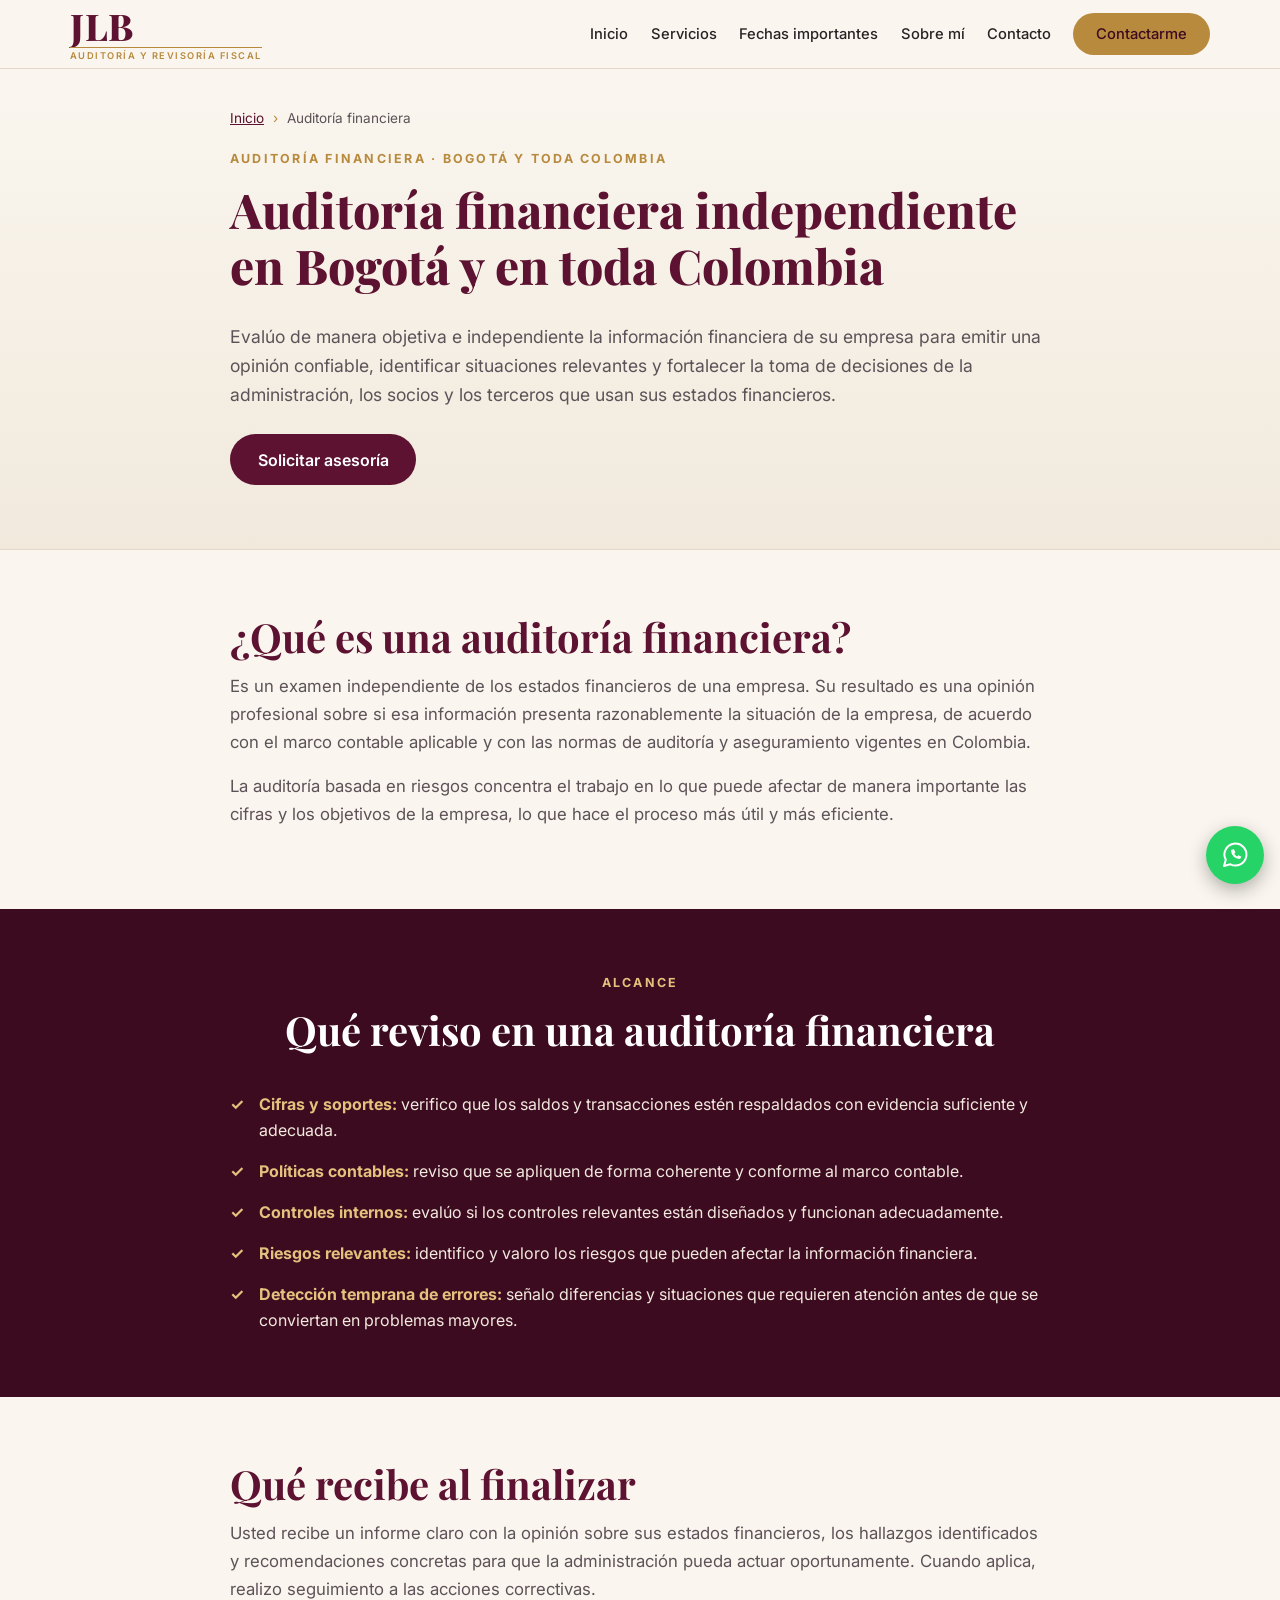
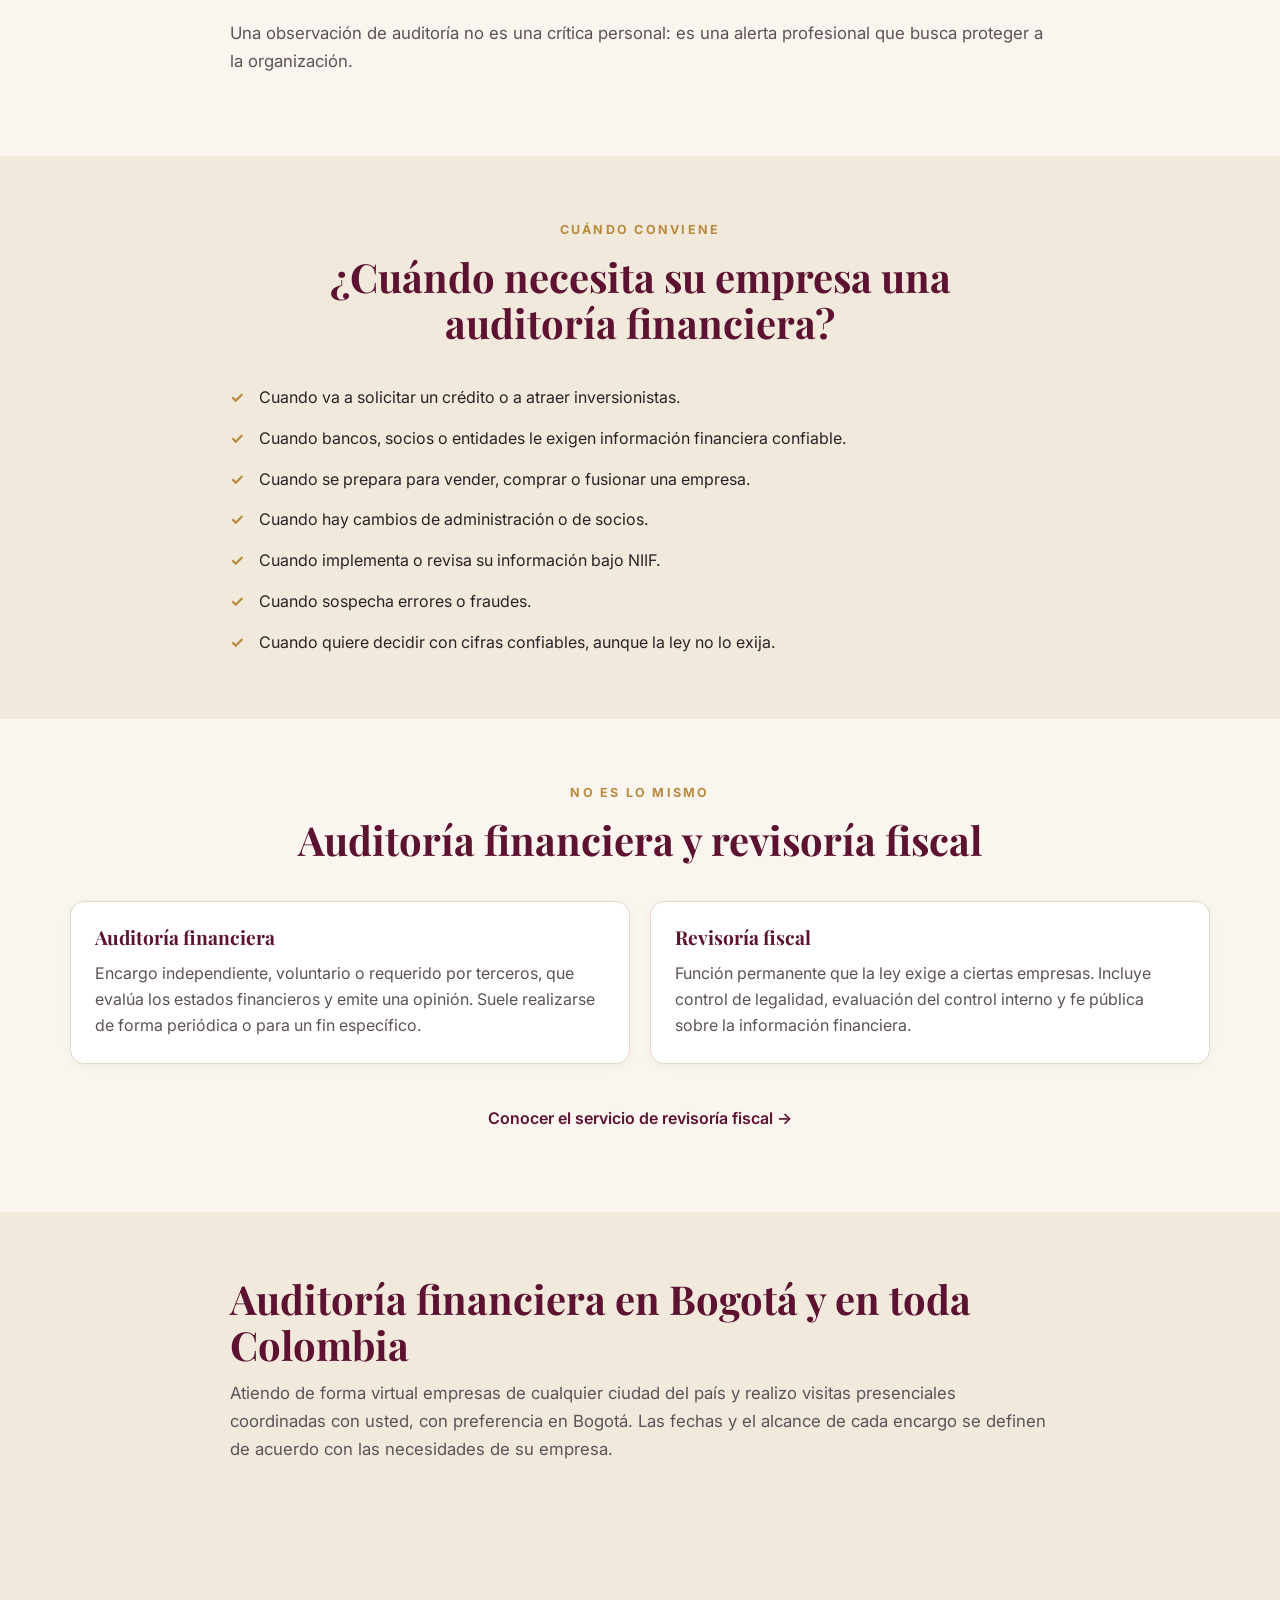
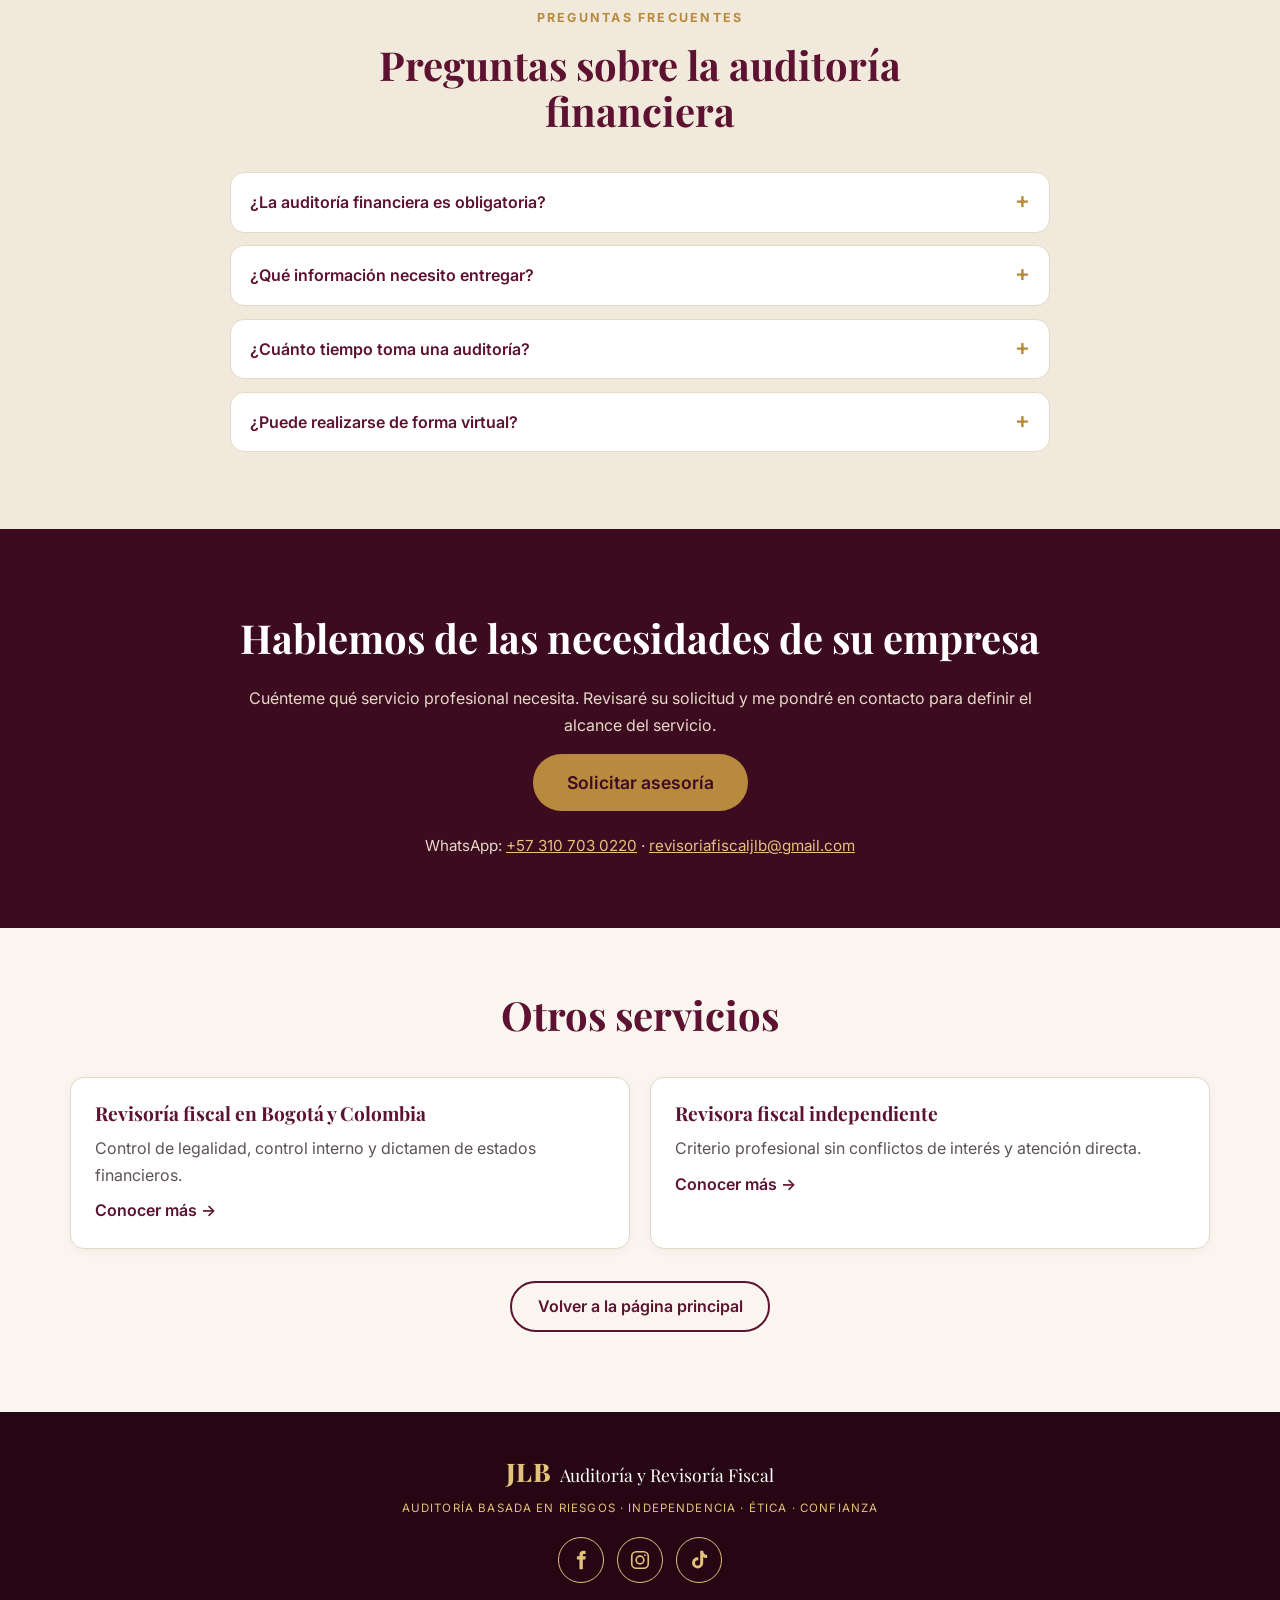
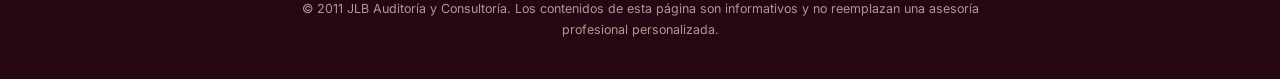
==== auditoria-financiera/index.html @ 39996001 "Páginas por servicio: revisoría fiscal en Bogotá, auditoría financiera y revisora fiscal independien" ====
<!DOCTYPE html>
<!--
  Página de servicio: Auditoría financiera independiente en Bogotá y en toda Colombia
  Es una página independiente (rama "paginas-por-servicio"). Usa los mismos estilos y scripts del sitio principal
  (../css/styles.css, ../js/*.js). Cada página tiene su propio título, descripción, H1 y texto, para que Google
  pueda mostrarla por separado en las búsquedas de este servicio.
-->
<html lang="es-CO">
<head>
  <meta charset="utf-8">
  <meta name="viewport" content="width=device-width, initial-scale=1">

  <!-- SEO de esta página: título (50-65 caracteres) y descripción (150-160) con las búsquedas clave -->
  <title>Auditoría Financiera en Bogotá y Colombia | Auditora independiente | JLB</title>
  <meta name="description" content="Auditoría financiera independiente en Bogotá y toda Colombia, virtual y presencial: opinión sobre sus estados financieros, informe y recomendaciones. Solicite su asesoría.">
  <meta name="robots" content="index, follow, max-image-preview:large">
  <meta name="theme-color" content="#4a0e26">
  <link rel="canonical" href="https://revisoriafiscaljulietalozano.com/auditoria-financiera/">

  <!-- Vista previa al compartir (WhatsApp, Facebook, LinkedIn) -->
  <meta property="og:type" content="website">
  <meta property="og:locale" content="es_CO">
  <meta property="og:site_name" content="JLB Auditoría y Consultoría">
  <meta property="og:title" content="Auditoría Financiera en Bogotá y Colombia | Auditora independiente | JLB">
  <meta property="og:description" content="Auditoría financiera independiente en Bogotá y toda Colombia, virtual y presencial: opinión sobre sus estados financieros, informe y recomendaciones. Solicite su asesoría.">
  <meta property="og:url" content="https://revisoriafiscaljulietalozano.com/auditoria-financiera/">
  <meta property="og:image" content="https://revisoriafiscaljulietalozano.com/img/og-image.jpg">
  <meta name="twitter:card" content="summary_large_image">

  <link rel="icon" type="image/svg+xml" href="../img/favicon.svg">
  <link rel="preconnect" href="https://fonts.googleapis.com">
  <link rel="preconnect" href="https://fonts.gstatic.com" crossorigin>
  <link href="https://fonts.googleapis.com/css2?family=Inter:wght@400;500;600;700&family=Playfair+Display:wght@600;700;800&display=swap" rel="stylesheet">
  <link rel="stylesheet" href="../css/styles.css">

  <!-- Datos estructurados: el servicio, la ruta de navegación y las preguntas frecuentes de esta página -->
  <script type="application/ld+json">
  {
    "@context": "https://schema.org",
    "@type": "Service",
    "name": "Auditoría financiera",
    "description": "Auditoría financiera independiente en Bogotá y toda Colombia, virtual y presencial: opinión sobre sus estados financieros, informe y recomendaciones. Solicite su asesoría.",
    "url": "https://revisoriafiscaljulietalozano.com/auditoria-financiera/",
    "areaServed": [ { "@type": "City", "name": "Bogotá" }, { "@type": "Country", "name": "Colombia" } ],
    "provider": {
      "@type": "ProfessionalService",
      "name": "JLB Auditoría y Consultoría",
      "url": "https://revisoriafiscaljulietalozano.com/",
      "telephone": "+573107030220",
      "email": "revisoriafiscaljlb@gmail.com"
    }
  }
  </script>
  <script type="application/ld+json">
  {
    "@context": "https://schema.org",
    "@type": "BreadcrumbList",
    "itemListElement": [
      { "@type": "ListItem", "position": 1, "name": "Inicio", "item": "https://revisoriafiscaljulietalozano.com/" },
      { "@type": "ListItem", "position": 2, "name": "Auditoría financiera", "item": "https://revisoriafiscaljulietalozano.com/auditoria-financiera/" }
    ]
  }
  </script>
  <script type="application/ld+json">
  {
    "@context": "https://schema.org",
    "@type": "FAQPage",
    "mainEntity": [
      { "@type": "Question", "name": "¿La auditoría financiera es obligatoria?",
        "acceptedAnswer": { "@type": "Answer", "text": "No siempre. La ley exige revisoría fiscal a ciertas empresas; la auditoría financiera suele contratarse de manera voluntaria o porque un banco, un socio o una entidad requiere información financiera con opinión independiente." } },
      { "@type": "Question", "name": "¿Qué información necesito entregar?",
        "acceptedAnswer": { "@type": "Answer", "text": "Principalmente la información contable y financiera de la empresa y sus soportes. En la asesoría inicial defino con usted el alcance y la lista de información que se requiere." } },
      { "@type": "Question", "name": "¿Cuánto tiempo toma una auditoría?",
        "acceptedAnswer": { "@type": "Answer", "text": "Depende del tamaño de la empresa, la complejidad de sus operaciones y el alcance acordado. En la asesoría inicial establezco con usted el plan de trabajo y los tiempos." } },
      { "@type": "Question", "name": "¿Puede realizarse de forma virtual?",
        "acceptedAnswer": { "@type": "Answer", "text": "Sí. La mayor parte del trabajo puede desarrollarse de manera virtual en cualquier parte de Colombia, y se complementa con visitas presenciales coordinadas cuando el encargo lo requiere." } }
    ]
  }
  </script>
</head>

<body>
  <a class="saltar" href="#contenido">Saltar al contenido</a>

  <!-- ENCABEZADO (igual al del sitio principal; los enlaces usan ../ para volver a la portada) -->
  <header class="encabezado">
    <div class="contenedor barra">
      <a class="logo" href="../" aria-label="JLB Auditoría y Revisoría Fiscal - Inicio">
        <span class="logo-jlb">JLB</span>
        <span class="logo-sub">Auditoría y Revisoría Fiscal</span>
      </a>
      <button class="btn-menu" id="btn-menu" aria-expanded="false" aria-controls="menu" aria-label="Abrir menú">
        <span></span><span></span><span></span>
      </button>
      <nav class="menu" id="menu" aria-label="Principal">
        <a href="../">Inicio</a>
        <a href="../#servicios">Servicios</a>
        <a href="../#fechas">Fechas importantes</a>
        <a href="../#nosotros">Sobre mí</a>
        <a href="../#contacto">Contacto</a>
        <a class="btn btn-dorado btn-menu-cta" data-wa data-boton href="#contacto">Contactarme</a>
      </nav>
    </div>
  </header>

  <main id="contenido">

    <!-- ENCABEZADO DE LA PÁGINA: ruta de navegación, título principal (H1) y presentación -->
    <section class="pagina-hero">
      <div class="contenedor angosto">
        <nav class="migas" aria-label="Ruta de navegación"><a href="../">Inicio</a> <span>›</span> Auditoría financiera</nav>
        <p class="sobretitulo">Auditoría financiera · Bogotá y toda Colombia</p>
        <h1>Auditoría financiera independiente en Bogotá y en toda Colombia</h1>
        <p class="pagina-intro">Evalúo de manera objetiva e independiente la información financiera de su empresa para emitir una opinión confiable, identificar situaciones relevantes y fortalecer la toma de decisiones de la administración, los socios y los terceros que usan sus estados financieros.</p>
        <p><a class="btn btn-vino" data-wa data-wa-msg="Hola Julieta, quiero solicitar una asesoría sobre auditoría financiera para mi empresa." href="#contacto">Solicitar asesoría</a></p>
      </div>
    </section>

    <!-- Qué es -->
    <section class="seccion">
      <div class="contenedor angosto texto-largo">
        <h2>¿Qué es una auditoría financiera?</h2>
        <p>Es un examen independiente de los estados financieros de una empresa. Su resultado es una opinión profesional sobre si esa información presenta razonablemente la situación de la empresa, de acuerdo con el marco contable aplicable y con las normas de auditoría y aseguramiento vigentes en Colombia.</p>
        <p>La auditoría basada en riesgos concentra el trabajo en lo que puede afectar de manera importante las cifras y los objetivos de la empresa, lo que hace el proceso más útil y más eficiente.</p>
      </div>
    </section>

    <!-- Qué revisa -->
    <section class="seccion seccion-oscura">
      <div class="contenedor angosto">
        <header class="seccion-cab">
          <p class="sobretitulo">Alcance</p>
          <h2>Qué reviso en una auditoría financiera</h2>
        </header>
        <ul class="lista-check">
          <li><strong>Cifras y soportes:</strong> verifico que los saldos y transacciones estén respaldados con evidencia suficiente y adecuada.</li>
          <li><strong>Políticas contables:</strong> reviso que se apliquen de forma coherente y conforme al marco contable.</li>
          <li><strong>Controles internos:</strong> evalúo si los controles relevantes están diseñados y funcionan adecuadamente.</li>
          <li><strong>Riesgos relevantes:</strong> identifico y valoro los riesgos que pueden afectar la información financiera.</li>
          <li><strong>Detección temprana de errores:</strong> señalo diferencias y situaciones que requieren atención antes de que se conviertan en problemas mayores.</li>
        </ul>
      </div>
    </section>

    <!-- Qué recibe el cliente -->
    <section class="seccion">
      <div class="contenedor angosto texto-largo">
        <h2>Qué recibe al finalizar</h2>
        <p>Usted recibe un informe claro con la opinión sobre sus estados financieros, los hallazgos identificados y recomendaciones concretas para que la administración pueda actuar oportunamente. Cuando aplica, realizo seguimiento a las acciones correctivas.</p>
        <p>Una observación de auditoría no es una crítica personal: es una alerta profesional que busca proteger a la organización.</p>
      </div>
    </section>

    <!-- Cuándo conviene -->
    <section class="seccion seccion-marfil">
      <div class="contenedor angosto">
        <header class="seccion-cab">
          <p class="sobretitulo">Cuándo conviene</p>
          <h2>¿Cuándo necesita su empresa una auditoría financiera?</h2>
        </header>
        <ul class="lista-check lista-clara">
          <li>Cuando va a solicitar un crédito o a atraer inversionistas.</li>
          <li>Cuando bancos, socios o entidades le exigen información financiera confiable.</li>
          <li>Cuando se prepara para vender, comprar o fusionar una empresa.</li>
          <li>Cuando hay cambios de administración o de socios.</li>
          <li>Cuando implementa o revisa su información bajo NIIF.</li>
          <li>Cuando sospecha errores o fraudes.</li>
          <li>Cuando quiere decidir con cifras confiables, aunque la ley no lo exija.</li>
        </ul>
      </div>
    </section>

    <!-- Auditoría vs revisoría fiscal -->
    <section class="seccion">
      <div class="contenedor">
        <header class="seccion-cab">
          <p class="sobretitulo">No es lo mismo</p>
          <h2>Auditoría financiera y revisoría fiscal</h2>
        </header>
        <div class="tarjetas dos">
          <article class="tarjeta">
            <h3>Auditoría financiera</h3>
            <p>Encargo independiente, voluntario o requerido por terceros, que evalúa los estados financieros y emite una opinión. Suele realizarse de forma periódica o para un fin específico.</p>
          </article>
          <article class="tarjeta">
            <h3>Revisoría fiscal</h3>
            <p>Función permanente que la ley exige a ciertas empresas. Incluye control de legalidad, evaluación del control interno y fe pública sobre la información financiera.</p>
          </article>
        </div>
        <p class="centro"><a class="enlace-mas" href="../revisoria-fiscal-bogota/">Conocer el servicio de revisoría fiscal →</a></p>
      </div>
    </section>

    <!-- Dónde atiendo -->
    <section class="seccion seccion-marfil">
      <div class="contenedor angosto texto-largo">
        <h2>Auditoría financiera en Bogotá y en toda Colombia</h2>
        <p>Atiendo de forma virtual empresas de cualquier ciudad del país y realizo visitas presenciales coordinadas con usted, con preferencia en Bogotá. Las fechas y el alcance de cada encargo se definen de acuerdo con las necesidades de su empresa.</p>
      </div>
    </section>

    <!-- PREGUNTAS FRECUENTES de este servicio (deben coincidir con el JSON-LD FAQPage del encabezado) -->
    <section class="seccion seccion-marfil">
      <div class="contenedor angosto">
        <header class="seccion-cab">
          <p class="sobretitulo">Preguntas frecuentes</p>
          <h2>Preguntas sobre la auditoría financiera</h2>
        </header>
        <details>
          <summary>¿La auditoría financiera es obligatoria?</summary>
          <p>No siempre. La ley exige revisoría fiscal a ciertas empresas; la auditoría financiera suele contratarse de manera voluntaria o porque un banco, un socio o una entidad requiere información financiera con opinión independiente.</p>
        </details>
        <details>
          <summary>¿Qué información necesito entregar?</summary>
          <p>Principalmente la información contable y financiera de la empresa y sus soportes. En la asesoría inicial defino con usted el alcance y la lista de información que se requiere.</p>
        </details>
        <details>
          <summary>¿Cuánto tiempo toma una auditoría?</summary>
          <p>Depende del tamaño de la empresa, la complejidad de sus operaciones y el alcance acordado. En la asesoría inicial establezco con usted el plan de trabajo y los tiempos.</p>
        </details>
        <details>
          <summary>¿Puede realizarse de forma virtual?</summary>
          <p>Sí. La mayor parte del trabajo puede desarrollarse de manera virtual en cualquier parte de Colombia, y se complementa con visitas presenciales coordinadas cuando el encargo lo requiere.</p>
        </details>
      </div>
    </section>

    <!-- LLAMADO A LA ACCIÓN: botón de WhatsApp (el número se cambia en ../js/config.js) -->
    <section class="cta-banda">
      <div class="contenedor angosto centro">
        <h2>Hablemos de las necesidades de su empresa</h2>
        <p>Cuénteme qué servicio profesional necesita. Revisaré su solicitud y me pondré en contacto para definir el alcance del servicio.</p>
        <a class="btn btn-dorado btn-grande" data-wa data-wa-msg="Hola Julieta, quiero solicitar una asesoría sobre auditoría financiera para mi empresa." href="#contacto">Solicitar asesoría</a>
        <p class="cta-datos">WhatsApp: <a data-telefono href="#"></a> · <a data-email href="#"></a></p>
      </div>
    </section>

    <!-- OTROS SERVICIOS: enlaces entre páginas (ayudan a Google y a quien navega) -->
    <section class="seccion">
      <div class="contenedor">
        <header class="seccion-cab"><h2>Otros servicios</h2></header>
        <div class="tarjetas servicios-otros">
          <a class="tarjeta enlace-tarjeta" href="../revisoria-fiscal-bogota/">
            <h3>Revisoría fiscal en Bogotá y Colombia</h3>
            <p>Control de legalidad, control interno y dictamen de estados financieros.</p>
            <span class="enlace-mas">Conocer más →</span>
          </a>
          <a class="tarjeta enlace-tarjeta" href="../revisora-fiscal-independiente/">
            <h3>Revisora fiscal independiente</h3>
            <p>Criterio profesional sin conflictos de interés y atención directa.</p>
            <span class="enlace-mas">Conocer más →</span>
          </a>
        </div>
        <p class="centro"><a class="btn btn-borde" href="../">Volver a la página principal</a></p>
      </div>
    </section>
  </main>

  <!-- PIE DE PÁGINA -->
  <footer class="pie">
    <div class="contenedor">
      <p class="pie-logo"><span class="logo-jlb">JLB</span> Auditoría y Revisoría Fiscal</p>
      <p class="pie-lema">Auditoría basada en riesgos · Independencia · Ética · Confianza</p>
      <!-- Redes: los enlaces se editan en ../js/config.js -->
      <ul class="redes redes-pie" aria-label="Redes sociales">
        <li><a data-red="facebook" href="#" aria-label="Facebook de JLB"><svg viewBox="0 0 24 24" aria-hidden="true"><path fill="currentColor" d="M14 8V6.500c0-.7.200-1.100 1.200-1.100H17V2.200C16.600 2.100 15.600 2 14.500 2 12 2 10.300 3.500 10.300 6.200V8H7.500v3.500h2.800V22H14V11.500h2.700L17.200 8H14z"/></svg></a></li>
        <li><a data-red="instagram" href="#" aria-label="Instagram de JLB"><svg viewBox="0 0 24 24" aria-hidden="true" fill="none" stroke="currentColor" stroke-width="1.8"><rect x="3" y="3" width="18" height="18" rx="5"/><circle cx="12" cy="12" r="4.200"/><circle cx="17.300" cy="6.700" r="1" fill="currentColor" stroke="none"/></svg></a></li>
        <li><a data-red="tiktok" href="#" aria-label="TikTok de JLB"><svg viewBox="0 0 24 24" aria-hidden="true"><path fill="currentColor" d="M16.600 2h-3.300v13.200a2.800 2.800 0 1 1-2.800-2.800c.3 0 .6 0 .8.100V9.100A6.100 6.100 0 1 0 16.600 15V8.600a7.500 7.500 0 0 0 4.200 1.300V6.600A4.300 4.300 0 0 1 16.600 2z"/></svg></a></li>
      </ul>
      <p class="pie-legal">© 2011 JLB Auditoría y Consultoría. Los contenidos de esta página son informativos y no reemplazan una asesoría profesional personalizada.</p>
    </div>
  </footer>

  <!-- Botón flotante de WhatsApp -->
  <a class="wa-flotante" data-wa href="#contacto" aria-label="Escribir por WhatsApp">
    <svg viewBox="0 0 32 32" aria-hidden="true" fill="none" stroke="currentColor" stroke-width="2" stroke-linecap="round" stroke-linejoin="round"><path d="M5 27l1.8-6.2A11 11 0 1 1 11.400 25.300L5 27z"/><path d="M12 11c0 5 4 9 9 9l1.500-2.200-3-1.500-1.200 1.100c-1.300-.5-2.500-1.700-3-3l1.100-1.200-1.500-3L12 11z" fill="currentColor" stroke="none"/></svg>
  </a>

  <script src="../js/config.js"></script>
  <script src="../js/main.js"></script>
</body>
</html>
---- css/styles.css ----
/* ==========================================================================
   ESTILOS · JLB Auditoría y Consultoría
   Diseño adaptable (responsive): se escribe primero para celular y luego se
   amplía para pantallas grandes con @media (min-width: ...).
   ========================================================================== */

/* ---------- COLORES Y MEDIDAS (cambie aquí la identidad visual) ---------- */
:root {
  --vino:         #5c1230;   /* color principal (vino/guinda del logo) */
  --vino-oscuro:  #3d0b20;   /* fondos oscuros */
  --vino-medio:   #7a1f3f;
  --dorado:       #b88a3e;   /* detalles y botones secundarios */
  --dorado-claro: #e2c27d;
  --marfil:       #faf6ef;   /* fondo claro */
  --marfil-2:     #f1e9dc;
  --texto:        #2b2226;
  --texto-suave:  #5d5258;
  --borde:        #e4d9c8;

  --fuente-titulos: "Playfair Display", Georgia, "Times New Roman", serif;
  --fuente-texto:   "Inter", system-ui, -apple-system, "Segoe UI", Arial, sans-serif;
  --radio: 14px;
  --sombra: 0 10px 30px rgba(61, 11, 32, .12);
}

/* ---------- BASE ---------- */
*, *::before, *::after { box-sizing: border-box; }
html { scroll-behavior: smooth; scroll-padding-top: 76px; }
body {
  margin: 0;
  font-family: var(--fuente-texto);
  font-size: 1rem;
  line-height: 1.65;
  color: var(--texto);
  background: var(--marfil);
  -webkit-font-smoothing: antialiased;
}
img { max-width: 100%; height: auto; display: block; }
h1, h2, h3 { font-family: var(--fuente-titulos); line-height: 1.15; margin: 0 0 .6em; color: var(--vino); }
h1 { font-size: clamp(2rem, 6.2vw, 3.4rem); font-weight: 800; }
h2 { font-size: clamp(1.6rem, 4.4vw, 2.5rem); font-weight: 700; }
h3 { font-size: 1.2rem; font-weight: 700; }
p { margin: 0 0 1em; }
a { color: var(--vino); }
:focus-visible { outline: 3px solid var(--dorado); outline-offset: 3px; }

.saltar { position: absolute; left: -999px; top: 0; background: var(--vino); color: #fff; padding: .6rem 1rem; z-index: 100; }
.saltar:focus { left: 0; }

.contenedor { width: min(1140px, 100% - 2.4rem); margin-inline: auto; }
.contenedor.angosto { width: min(820px, 100% - 2.4rem); }
.centro { text-align: center; margin-top: 2rem; }

/* ---------- BOTONES ---------- */
.btn {
  display: inline-block; text-align: center; text-decoration: none; cursor: pointer;
  font: 600 1rem var(--fuente-texto); padding: .85rem 1.6rem; border-radius: 999px;
  border: 2px solid transparent; transition: transform .15s, box-shadow .15s, background .15s;
}
.btn:hover { transform: translateY(-2px); box-shadow: var(--sombra); }
.btn-vino   { background: var(--vino); color: #fff; }
.btn-vino:hover { background: var(--vino-medio); }
.btn-dorado { background: var(--dorado); color: var(--vino-oscuro); }
.btn-dorado:hover { background: var(--dorado-claro); }
.btn-borde  { border-color: var(--vino); color: var(--vino); background: transparent; }
.btn-grande { font-size: 1.1rem; padding: 1rem 2rem; }

/* ---------- ENCABEZADO ---------- */
.encabezado { position: sticky; top: 0; z-index: 50; background: rgba(250, 246, 239, .96); backdrop-filter: blur(6px); border-bottom: 1px solid var(--borde); }
.barra { display: flex; align-items: center; justify-content: space-between; min-height: 68px; }

/* Logo hecho con texto */
.logo { text-decoration: none; display: flex; flex-direction: column; line-height: 1; }
.logo-jlb { font-family: var(--fuente-titulos); font-weight: 800; font-size: 2rem; letter-spacing: .02em; color: var(--vino); }
.logo-sub { font-size: .58rem; letter-spacing: .16em; text-transform: uppercase; color: var(--dorado); font-weight: 600; margin-top: 2px; border-top: 1px solid var(--dorado); padding-top: 3px; }

.btn-menu { background: none; border: 0; width: 44px; height: 44px; display: grid; place-content: center; gap: 5px; cursor: pointer; }
.btn-menu span { display: block; width: 24px; height: 2px; background: var(--vino); }
.menu { display: none; position: absolute; left: 0; right: 0; top: 100%; background: var(--marfil); border-bottom: 1px solid var(--borde); padding: 1rem 1.2rem 1.4rem; flex-direction: column; gap: .2rem; }
.menu.abierto { display: flex; }
.menu a { text-decoration: none; color: var(--texto); font-weight: 500; padding: .7rem .2rem; }
.menu .btn-menu-cta { margin-top: .6rem; color: var(--vino-oscuro); }

/* ---------- HERO ---------- */
.hero { background: linear-gradient(180deg, var(--marfil) 0%, var(--marfil-2) 100%); padding: 2.2rem 0 0; overflow: hidden; }
.hero-grid { display: grid; gap: 2rem; align-items: end; }
.sobretitulo { text-transform: uppercase; letter-spacing: .18em; font-size: .78rem; font-weight: 700; color: var(--dorado); margin-bottom: .8rem; }
.hero h1 span { color: var(--dorado); display: block; }
.hero-sub { font-size: 1.1rem; color: var(--texto-suave); max-width: 560px; }
.hero-botones { display: flex; flex-wrap: wrap; gap: .8rem; margin-top: 1.6rem; }
.hero-foto { margin: 0; justify-self: center; width: min(360px, 86%); position: relative; }
.hero-foto::before { content: ""; position: absolute; inset: 8% -6% 0 -6%; border-radius: 999px 999px 0 0; border: 2px solid var(--dorado); opacity: .6; }
/* Sello "+15 años" sobre la foto: círculo dorado con borde marfil y texto vino (se distingue sobre el saco), abajo a la izquierda.
   Es más pequeño en celular (96px) y crece en pantallas grandes (124px). */
.sello { position: absolute; z-index: 2; left: -10px; bottom: 28px; width: 96px; height: 96px; border-radius: 50%; background: var(--dorado); border: 3px solid var(--marfil); color: var(--vino-oscuro); box-shadow: var(--sombra); display: grid; place-content: center; text-align: center; line-height: 1.1; }
.sello strong { font-family: var(--fuente-titulos); font-size: 2rem; font-weight: 800; color: var(--vino-oscuro); }
.sello span { font-size: .58rem; letter-spacing: .08em; text-transform: uppercase; font-weight: 600; max-width: 70px; }
@media (min-width: 960px) { .sello { width: 124px; height: 124px; left: -24px; bottom: 40px; } .sello strong { font-size: 2.6rem; } .sello span { font-size: .66rem; max-width: 88px; } }
.hero-foto img { position: relative; border-radius: 999px 999px 0 0; box-shadow: var(--sombra); }

.valores { list-style: none; padding: 1.1rem 0; margin-top: 2rem; display: flex; flex-wrap: wrap; justify-content: center; gap: .4rem 2rem; border-top: 1px solid var(--borde); font-size: .78rem; letter-spacing: .14em; text-transform: uppercase; font-weight: 600; color: var(--vino); }
.valores li::before { content: "◆"; color: var(--dorado); margin-right: .6rem; font-size: .6rem; }

/* ---------- SECCIONES ---------- */
.seccion { padding: 4rem 0; }
.seccion-marfil { background: var(--marfil-2); }
.seccion-oscura { background: var(--vino-oscuro); color: #f3eadf; }
.seccion-oscura h2, .seccion-oscura h3 { color: #fff; }
.seccion-oscura .sobretitulo { color: var(--dorado-claro); }
.seccion-cab { max-width: 720px; margin: 0 auto 2.4rem; text-align: center; }
.seccion-cab p:last-child { color: var(--texto-suave); font-size: 1.05rem; margin-bottom: 0; }
.seccion-oscura .seccion-cab p:last-child { color: #e6d9c8; }

/* ---------- TARJETAS (enfoque) ---------- */
.tarjetas { display: grid; gap: 1.2rem; }
.tarjeta { background: #fff; border: 1px solid var(--borde); border-radius: var(--radio); padding: 1.5rem; box-shadow: 0 2px 10px rgba(61, 11, 32, .05); }
.icono { width: 52px; height: 52px; border-radius: 50%; background: var(--vino); display: grid; place-content: center; margin-bottom: 1rem; box-shadow: 0 0 0 3px var(--marfil), 0 0 0 4px var(--dorado); }
.icono svg { width: 26px; height: 26px; fill: none; stroke: var(--dorado-claro); stroke-width: 1.8; stroke-linecap: round; stroke-linejoin: round; }
.tarjeta p { margin: 0; color: var(--texto-suave); }
.nota-responsabilidad { max-width: 760px; margin: 2.4rem auto 0; text-align: center; font-size: .95rem; color: var(--texto-suave); border-top: 1px solid var(--borde); padding-top: 1.4rem; }

/* ---------- SERVICIOS ---------- */
.servicio { position: relative; background: rgba(255, 255, 255, .05); border: 1px solid rgba(226, 194, 125, .35); border-radius: var(--radio); padding: 1.6rem; }
.servicio h3 { color: var(--dorado-claro); }
.servicio ul { list-style: none; padding: 0; margin: 1rem 0 0; }
.servicio li { padding: .35rem 0 .35rem 1.4rem; position: relative; font-size: .95rem; }
.servicio li::before { content: "✓"; position: absolute; left: 0; color: var(--dorado-claro); font-weight: 700; }
.servicio.destacado { background: var(--dorado); border-color: var(--dorado); color: var(--vino-oscuro); }
.servicio.destacado h3 { color: var(--vino-oscuro); }
.servicio.destacado li::before { color: var(--vino); }
/* La tarjeta del Sistema de Control de Calidad es más larga: ocupa todo el ancho
   y su lista "Nuestro servicio incluye" se reparte en 2 columnas en pantallas grandes. */
.servicio.destacado { grid-column: 1 / -1; }
@media (min-width: 700px) { .servicio.destacado ul { columns: 2; column-gap: 2.4rem; } .servicio.destacado li { break-inside: avoid; } }
.cinta { position: absolute; top: -12px; right: 16px; background: var(--vino); color: #fff; font-size: .7rem; letter-spacing: .1em; text-transform: uppercase; font-weight: 700; padding: .3rem .8rem; border-radius: 999px; }
.alerta { margin: 1rem 0 0; font-weight: 700; font-size: .95rem; }

/* ---------- PROCESO ---------- */
.pasos { list-style: none; counter-reset: paso; padding: 0; display: grid; gap: 1.2rem; }
.pasos li { align-content: start; counter-increment: paso; background: #fff; border: 1px solid var(--borde); border-radius: var(--radio); padding: 1.3rem 1.4rem 1.3rem 4.2rem; position: relative; display: grid; gap: .2rem; }
.pasos li::before { content: counter(paso); position: absolute; left: 1.1rem; top: 1.1rem; width: 2.2rem; height: 2.2rem; border-radius: 50%; background: var(--vino); color: var(--dorado-claro); font-family: var(--fuente-titulos); font-weight: 700; display: grid; place-content: center; }
.pasos strong { color: var(--vino); }
.pasos span { color: var(--texto-suave); font-size: .95rem; }

/* ---------- FECHAS IMPORTANTES ---------- */
.sancion { background: var(--vino-oscuro); color: #f3eadf; border-radius: var(--radio); padding: 1.6rem; display: grid; gap: 1.2rem; margin-bottom: 2rem; }
.sancion-tit { color: var(--dorado-claro); text-transform: uppercase; letter-spacing: .12em; font-size: .8rem; font-weight: 700; margin-bottom: .3rem; }
.sancion-valor { font-family: var(--fuente-titulos); font-size: clamp(1.8rem, 6vw, 2.8rem); margin: 0 0 .3rem; color: #fff; font-weight: 700; }
.sancion-valor strong { color: var(--dorado-claro); }
.sancion-peq { font-size: .85rem; color: #d9cbb8; margin: 0; }
.sancion-art { list-style: none; margin: 0; padding: 0; font-size: .9rem; display: grid; gap: .5rem; }
.sancion-art strong { color: var(--dorado-claro); display: block; }

.controles { display: grid; gap: .8rem; margin-bottom: 1.6rem; }
.grupo { display: flex; flex-wrap: wrap; gap: .5rem; }
.chip { font: 600 .85rem var(--fuente-texto); padding: .5rem 1rem; border-radius: 999px; border: 1.5px solid var(--vino); background: transparent; color: var(--vino); cursor: pointer; }
.chip[aria-pressed="true"] { background: var(--vino); color: #fff; }

.meses { display: grid; gap: 1rem; }
.mes { background: #fff; border: 1px solid var(--borde); border-radius: var(--radio); padding: 1.2rem 1.3rem; }
.mes h3 { display: flex; align-items: center; gap: .6rem; margin-bottom: .8rem; padding-bottom: .5rem; border-bottom: 2px solid var(--dorado); }
.mes-actual { border-color: var(--dorado); box-shadow: 0 0 0 3px rgba(184, 138, 62, .25); }
.etiqueta-mes { font: 700 .65rem var(--fuente-texto); text-transform: uppercase; letter-spacing: .1em; background: var(--dorado); color: var(--vino-oscuro); padding: .2rem .6rem; border-radius: 999px; }
.obligaciones { list-style: none; margin: 0; padding: 0; display: grid; gap: .9rem; }
.ob { display: grid; gap: .15rem; padding-left: .9rem; border-left: 4px solid var(--borde); font-size: .93rem; }
.ob-dian { border-left-color: var(--vino); }
.ob-mercantil { border-left-color: var(--dorado); }
.ob-super { border-left-color: #3b6b73; }
.ob strong { color: var(--texto); font-weight: 600; }
.ob-fecha { color: var(--vino); font-weight: 600; }
.ob-fecha.por-confirmar { color: var(--texto-suave); font-weight: 400; font-style: italic; }
.ob-nit { font-style: normal; font-size: .72rem; color: var(--texto-suave); text-transform: uppercase; letter-spacing: .08em; }

.mensuales { margin-top: 2rem; background: #fff; border: 1px solid var(--borde); border-radius: var(--radio); padding: 1.3rem; }
.mensuales ul { list-style: none; padding: 0; margin: 0; display: grid; gap: .8rem; }
.mensuales li { display: grid; gap: .1rem; font-size: .93rem; }
.mensuales li span { color: var(--texto-suave); }
.aviso { margin-top: 1.4rem; font-size: .85rem; color: var(--texto-suave); text-align: center; max-width: 760px; margin-inline: auto; }

/* ---------- SOBRE MÍ ---------- */
.dos-col { display: grid; gap: 2.4rem; align-items: start; }
.compromiso { font-family: var(--fuente-titulos); font-style: italic; font-size: 1.25rem; color: var(--vino); border-left: 3px solid var(--dorado); padding-left: 1rem; }
/* Credenciales de Julieta: recuadros pequeños con borde dorado (2 por fila en celular, 3 en pantallas grandes) */
.credenciales { list-style: none; padding: 0; margin: 1.4rem 0 1.6rem; display: grid; grid-template-columns: repeat(2, 1fr); gap: .7rem; }
.credenciales li { background: #fff; border: 1px solid var(--dorado); border-radius: 12px; padding: .8rem .9rem; font-size: .85rem; line-height: 1.35; color: var(--texto-suave); }
/* Recuadro "+15 años": número grande en dorado */
.credenciales .cred-numero { display: block; font-family: var(--fuente-titulos); font-weight: 800; font-size: 2rem; line-height: 1; color: var(--dorado); }
.credenciales strong { display: block; color: var(--vino); font-size: .92rem; }
@media (min-width: 960px) { .credenciales { grid-template-columns: repeat(3, 1fr); } }
.atributos { padding-left: 1.1rem; }
.atributos li { margin-bottom: .4rem; }
.cita { background: var(--vino); color: var(--dorado-claro); border-radius: var(--radio); padding: 2.2rem 1.8rem; font-family: var(--fuente-titulos); font-style: italic; font-size: 1.5rem; text-align: center; border: 2px solid var(--dorado); }
.cita p { margin: 0; }

/* ---------- PREGUNTAS ---------- */
details { background: #fff; border: 1px solid var(--borde); border-radius: var(--radio); margin-bottom: .8rem; padding: 0 1.2rem; }
summary { cursor: pointer; font-weight: 600; padding: 1rem 0; color: var(--vino); list-style: none; display: flex; justify-content: space-between; gap: 1rem; }
summary::-webkit-details-marker { display: none; }
summary::after { content: "+"; font-size: 1.4rem; line-height: 1; color: var(--dorado); }
details[open] summary::after { content: "–"; }
details p { color: var(--texto-suave); }

/* ---------- CONTACTO ---------- */
.datos { list-style: none; padding: 0; margin: 2rem 0 0; display: grid; gap: .6rem; }
.datos span { display: inline-block; min-width: 90px; color: var(--dorado-claro); font-size: .8rem; text-transform: uppercase; letter-spacing: .1em; }
.datos a { color: #fff; }
.formulario { background: #fff; color: var(--texto); border-radius: var(--radio); padding: 1.6rem; display: grid; gap: 1rem; }
.formulario h3 { color: var(--vino); margin-bottom: 0; }
.formulario label { display: grid; gap: .3rem; font-weight: 600; font-size: .9rem; color: var(--vino); }
.formulario input, .formulario select, .formulario textarea { font: 400 1rem var(--fuente-texto); padding: .75rem .9rem; border: 1.5px solid var(--borde); border-radius: 10px; background: var(--marfil); color: var(--texto); width: 100%; }
.formulario input:focus, .formulario select:focus, .formulario textarea:focus { outline: 2px solid var(--dorado); border-color: var(--dorado); }

/* ---------- REDES SOCIALES ----------
   Círculos con el icono de Facebook, Instagram y TikTok (Contacto y pie).
   Sobre fondo oscuro: borde y icono dorado; al pasar el mouse se rellenan. */
.redes { list-style: none; display: flex; gap: .8rem; padding: 0; margin: 1.6rem 0 0; }
.redes[hidden], .redes li[hidden] { display: none; }
.redes a { width: 46px; height: 46px; border-radius: 50%; border: 1.5px solid var(--dorado-claro); color: var(--dorado-claro); display: grid; place-content: center; transition: background .15s, color .15s, transform .15s; }
.redes a:hover { background: var(--dorado-claro); color: var(--vino-oscuro); transform: translateY(-2px); }
.redes svg { width: 22px; height: 22px; }
.redes-pie { justify-content: center; margin: 1.2rem 0 0; }

/* ---------- PIE ---------- */
.pie { background: #260613; color: #cdbfae; padding: 2.4rem 0 5rem; text-align: center; font-size: .9rem; }
.pie-logo { font-family: var(--fuente-titulos); color: #fff; font-size: 1.1rem; margin-bottom: .4rem; }
.pie-logo .logo-jlb { color: var(--dorado-claro); font-size: 1.6rem; margin-right: .4rem; }
.pie-lema { letter-spacing: .1em; text-transform: uppercase; font-size: .72rem; color: var(--dorado-claro); }
.pie-legal { max-width: 700px; margin: 1rem auto 0; font-size: .78rem; opacity: .8; }

/* ---------- WHATSAPP FLOTANTE ---------- */
.wa-flotante { position: fixed; right: 16px; bottom: 16px; z-index: 60; width: 58px; height: 58px; border-radius: 50%; background: #25d366; color: #fff; display: grid; place-content: center; box-shadow: 0 6px 18px rgba(0, 0, 0, .3); }
.wa-flotante svg { width: 32px; height: 32px; }
.wa-flotante:hover { transform: scale(1.06); }

/* ==========================================================================
   PANTALLAS MEDIANAS Y GRANDES
   ========================================================================== */
@media (min-width: 700px) {
  .tarjetas.dos { grid-template-columns: repeat(2, 1fr); }
  .tarjetas.cuatro { grid-template-columns: repeat(2, 1fr); }
  .tarjetas.servicios { grid-template-columns: repeat(2, 1fr); }
  .pasos { grid-template-columns: repeat(2, 1fr); }
  .meses { grid-template-columns: repeat(2, 1fr); }
  .mensuales ul { grid-template-columns: repeat(2, 1fr); }
  .controles { grid-template-columns: auto 1fr; align-items: center; gap: 1.6rem; }
  .sancion { grid-template-columns: 1.3fr 1fr; align-items: center; }
}

@media (min-width: 960px) {
  .btn-menu { display: none; }
  .menu { display: flex; position: static; flex-direction: row; align-items: center; gap: 1.4rem; background: none; border: 0; padding: 0; }
  .menu a { padding: .4rem 0; font-size: .92rem; }
  .menu .btn-menu-cta { margin: 0; padding: .65rem 1.3rem; }
  .logo-jlb { font-size: 2.3rem; }

  .hero { padding-top: 3.5rem; }
  .hero-grid { grid-template-columns: 1.15fr .85fr; }
  .tarjetas.cuatro { grid-template-columns: repeat(4, 1fr); }
  .tarjetas.servicios { grid-template-columns: repeat(3, 1fr); } /* 3 tarjetas + la de Control de Calidad a todo el ancho */
  .pasos { grid-template-columns: repeat(4, 1fr); }
  .meses { grid-template-columns: repeat(3, 1fr); }
  .mensuales ul { grid-template-columns: repeat(4, 1fr); }
  .dos-col { grid-template-columns: 1fr 1fr; gap: 4rem; }
  .pie { padding-bottom: 2.4rem; }
}

/* Respeta a quienes prefieren menos animaciones */
@media (prefers-reduced-motion: reduce) {
  html { scroll-behavior: auto; }
  * { transition: none !important; }
}


/* ==========================================================================
   PÁGINAS POR SERVICIO  (revisoria-fiscal-bogota, auditoria-financiera,
   revisora-fiscal-independiente). Estilos usados solo por esas páginas.
   ========================================================================== */

/* Encabezado de la página: ruta de navegación, H1 e introducción */
.pagina-hero { background: linear-gradient(180deg, var(--marfil) 0%, var(--marfil-2) 100%); padding: 2.4rem 0 3rem; border-bottom: 1px solid var(--borde); }
.pagina-hero h1 { font-size: clamp(1.9rem, 5.4vw, 3rem); }
.pagina-intro { font-size: 1.1rem; color: var(--texto-suave); margin-bottom: 1.6rem; }
.migas { font-size: .85rem; color: var(--texto-suave); margin-bottom: 1.2rem; }
.migas a { color: var(--vino); }
.migas span { margin: 0 .3rem; color: var(--dorado); }

/* Texto corrido largo (párrafos con buen ancho de lectura) */
.texto-largo p { color: var(--texto-suave); font-size: 1.05rem; }
.texto-largo h2 { margin-bottom: .8rem; }

/* Lista con marcas de verificación (sobre fondo oscuro por defecto; .lista-clara para fondo claro) */
.lista-check { list-style: none; padding: 0; margin: 0; display: grid; gap: .9rem; }
.lista-check li { position: relative; padding-left: 1.8rem; }
.lista-check li::before { content: "✓"; position: absolute; left: 0; color: var(--dorado-claro); font-weight: 700; }
.lista-check strong { color: var(--dorado-claro); }
.lista-clara li::before { color: var(--dorado); }
.lista-clara strong { color: var(--vino); }

/* Banda de llamado a la acción (botón de WhatsApp) */
.cta-banda { background: var(--vino-oscuro); color: #f3eadf; padding: 3.4rem 0; }
.cta-banda h2 { color: #fff; }
.cta-banda p { color: #e6d9c8; }
.cta-datos { margin-top: 1.4rem; font-size: .95rem; }
.cta-datos a { color: var(--dorado-claro); }

/* Tarjetas que son enlaces (otros servicios) y enlace "Conocer más" */
.enlace-tarjeta { text-decoration: none; color: inherit; display: block; transition: transform .15s, box-shadow .15s; }
.enlace-tarjeta:hover { transform: translateY(-3px); box-shadow: var(--sombra); }
.enlace-tarjeta h3 { color: var(--vino); }
.enlace-mas { color: var(--vino); font-weight: 600; text-decoration: none; display: inline-block; margin-top: .6rem; }
.enlace-mas:hover { text-decoration: underline; }
.servicio .enlace-mas { color: var(--dorado-claro); }
.servicio.destacado .enlace-mas { color: var(--vino-oscuro); }
.servicios-otros { display: grid; gap: 1.2rem; }
@media (min-width: 700px) { .servicios-otros { grid-template-columns: repeat(2, 1fr); } }

/* Enlaces del pie de página (servicios) */
.pie-enlaces { list-style: none; padding: 0; margin: 1.2rem 0 0; display: flex; flex-wrap: wrap; justify-content: center; gap: .4rem 1.4rem; font-size: .88rem; }
.pie-enlaces a { color: var(--dorado-claro); }
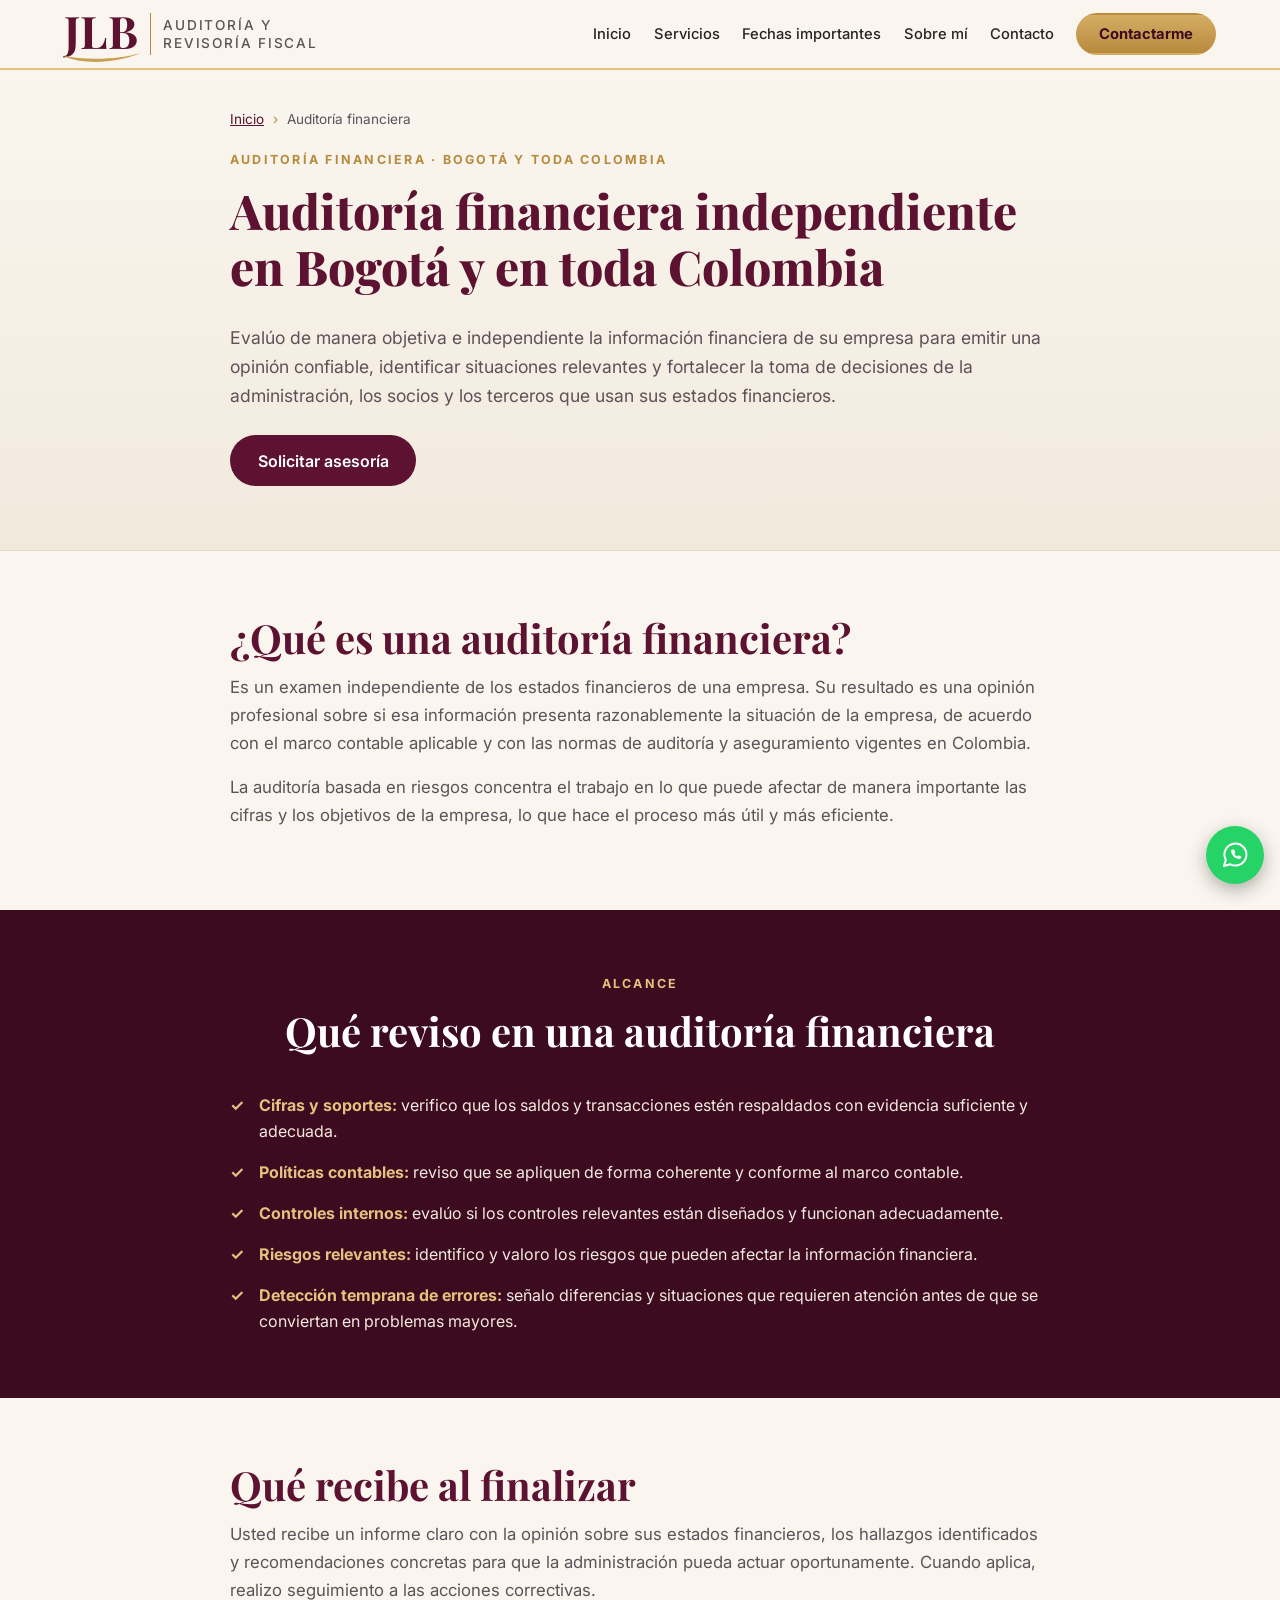
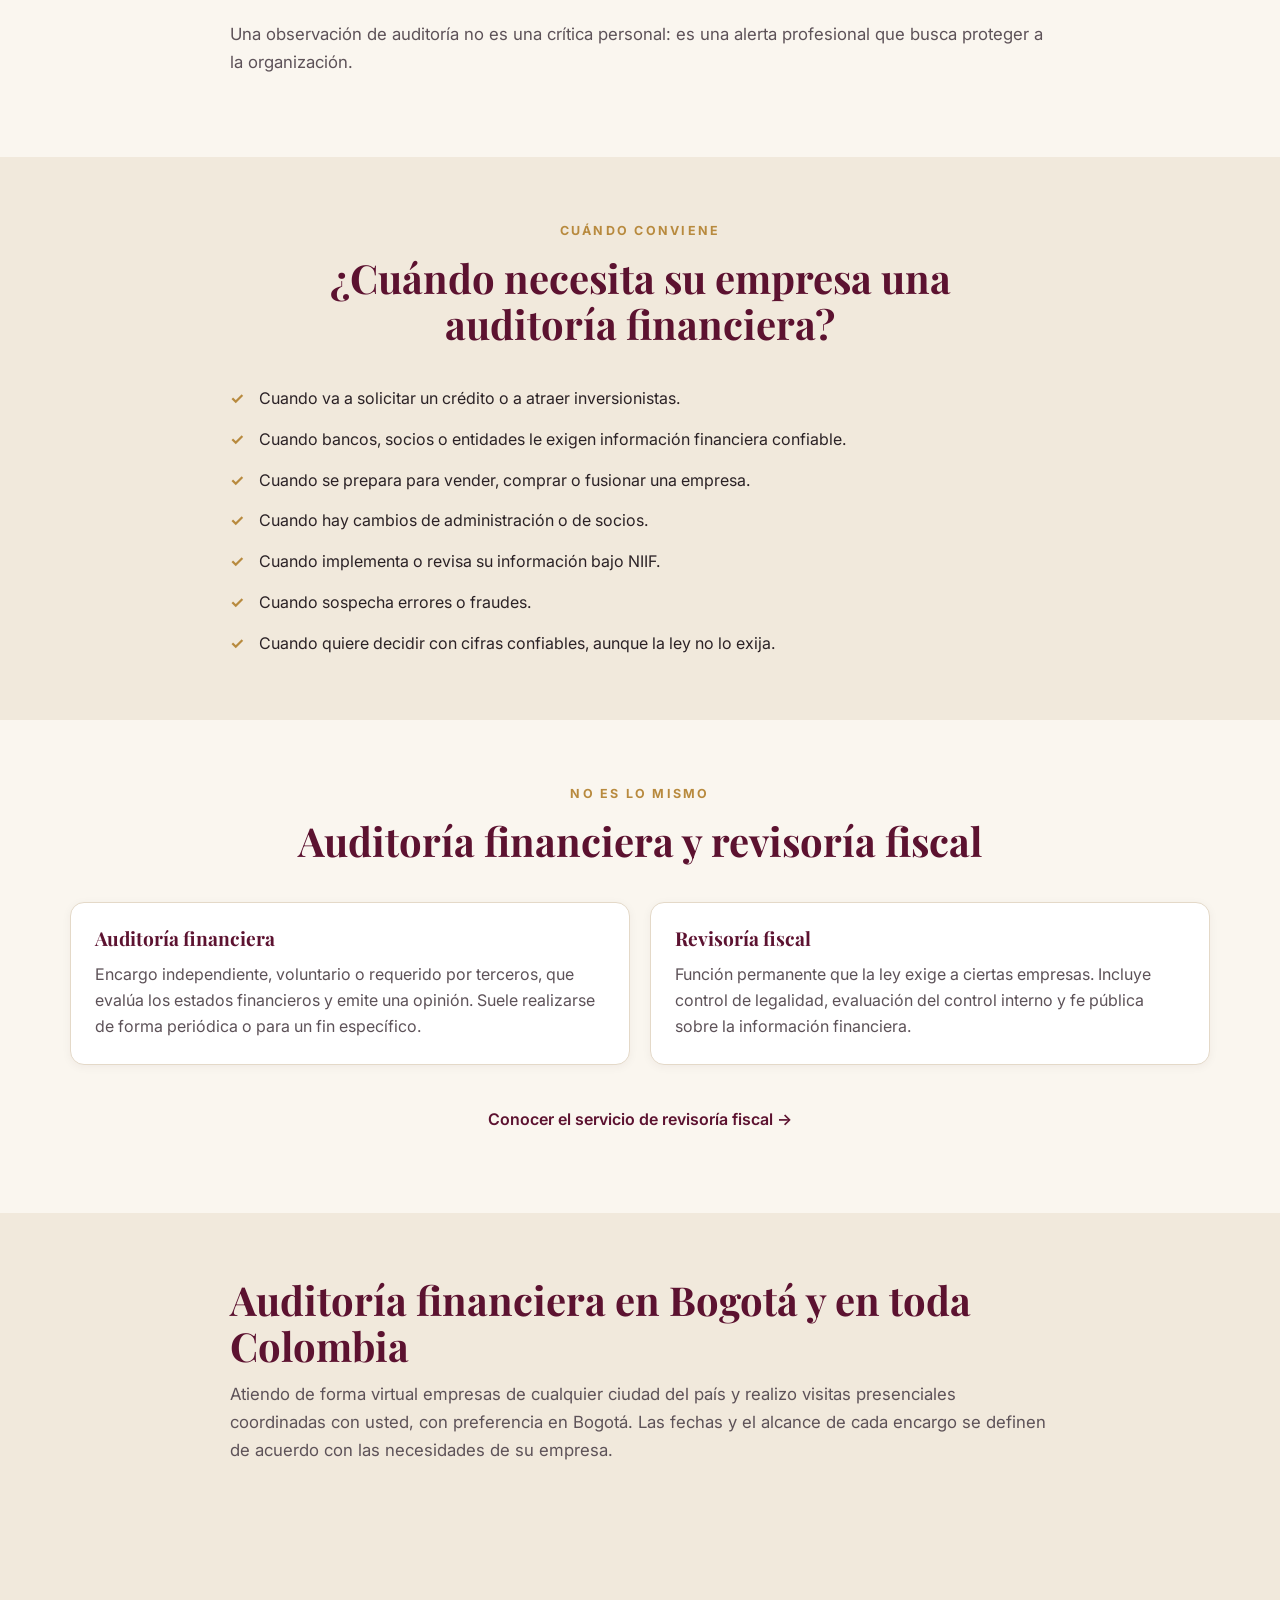
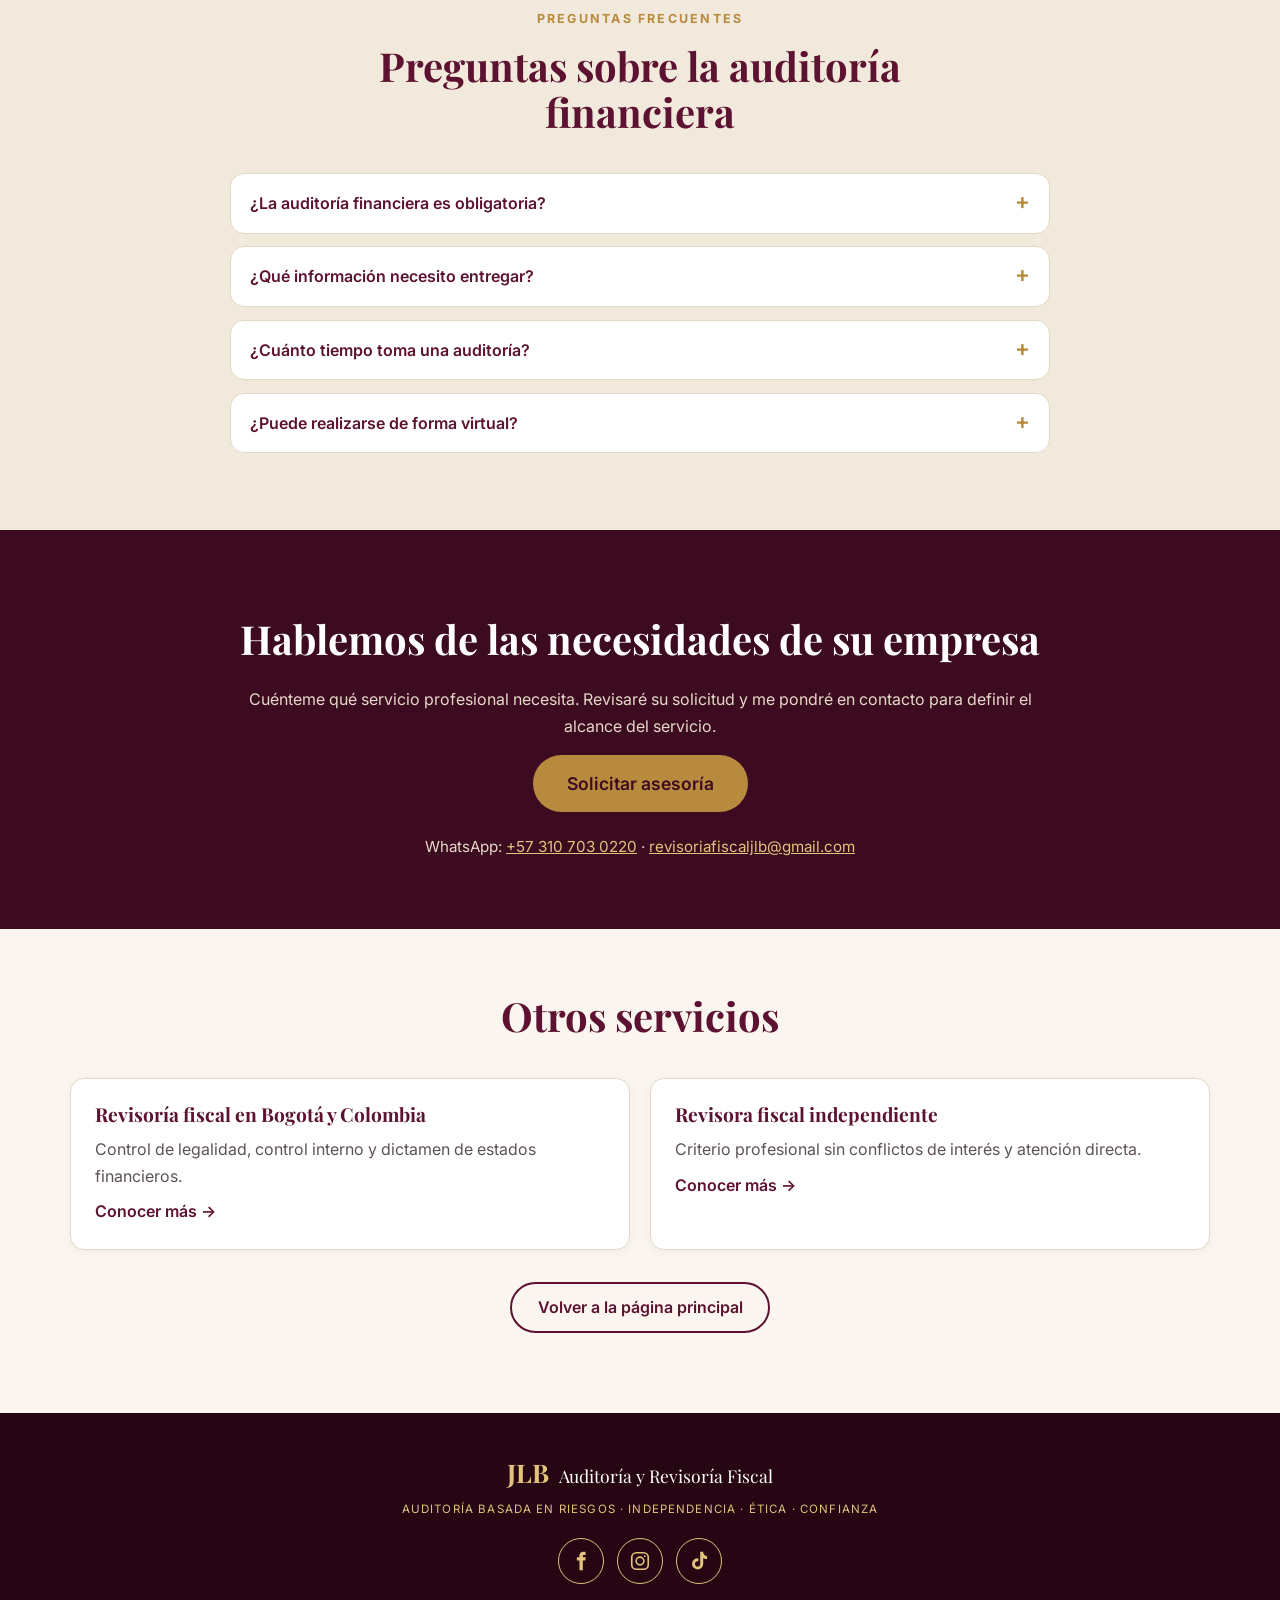
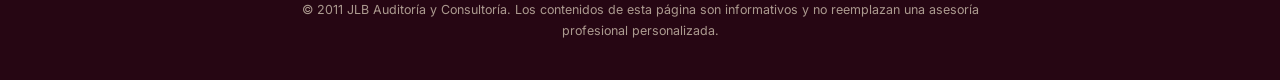
==== commit 425c14c2: "Botones al formulario y nuevo mensaje del WhatsApp flotante Contactarme y Solicitar asesoria llevan " ====
--- a/auditoria-financiera/index.html
+++ b/auditoria-financiera/index.html
@@ -98,7 +98,7 @@
         <a href="../#fechas">Fechas importantes</a>
         <a href="../#nosotros">Sobre mí</a>
         <a href="../#contacto">Contacto</a>
-        <a class="btn btn-dorado btn-menu-cta" data-wa data-boton href="#contacto">Contactarme</a>
+        <a class="btn btn-dorado btn-menu-cta" data-boton href="../#form-asesoria">Contactarme</a>
       </nav>
     </div>
   </header>
@@ -112,7 +112,7 @@
         <p class="sobretitulo">Auditoría financiera · Bogotá y toda Colombia</p>
         <h1>Auditoría financiera independiente en Bogotá y en toda Colombia</h1>
         <p class="pagina-intro">Evalúo de manera objetiva e independiente la información financiera de su empresa para emitir una opinión confiable, identificar situaciones relevantes y fortalecer la toma de decisiones de la administración, los socios y los terceros que usan sus estados financieros.</p>
-        <p><a class="btn btn-vino" data-wa data-wa-msg="Hola Julieta, quiero solicitar una asesoría sobre auditoría financiera para mi empresa." href="#contacto">Solicitar asesoría</a></p>
+        <p><a class="btn btn-vino" href="../#form-asesoria">Solicitar asesoría</a></p>
       </div>
     </section>
 
@@ -225,12 +225,12 @@
       </div>
     </section>
 
-    <!-- LLAMADO A LA ACCIÓN: botón de WhatsApp (el número se cambia en ../js/config.js) -->
+    <!-- LLAMADO A LA ACCIÓN: el botón lleva al formulario de la página principal -->
     <section class="cta-banda">
       <div class="contenedor angosto centro">
         <h2>Hablemos de las necesidades de su empresa</h2>
         <p>Cuénteme qué servicio profesional necesita. Revisaré su solicitud y me pondré en contacto para definir el alcance del servicio.</p>
-        <a class="btn btn-dorado btn-grande" data-wa data-wa-msg="Hola Julieta, quiero solicitar una asesoría sobre auditoría financiera para mi empresa." href="#contacto">Solicitar asesoría</a>
+        <a class="btn btn-dorado btn-grande" href="../#form-asesoria">Solicitar asesoría</a>
         <p class="cta-datos">WhatsApp: <a data-telefono href="#"></a> · <a data-email href="#"></a></p>
       </div>
     </section>
--- a/css/styles.css
+++ b/css/styles.css
@@ -66,13 +66,18 @@
 .btn-grande { font-size: 1.1rem; padding: 1rem 2rem; }
 
 /* ---------- ENCABEZADO ---------- */
-.encabezado { position: sticky; top: 0; z-index: 50; background: rgba(250, 246, 239, .96); backdrop-filter: blur(6px); border-bottom: 1px solid var(--borde); }
+.encabezado { position: sticky; top: 0; z-index: 50; background: rgba(250, 246, 239, .96); backdrop-filter: blur(6px); border-bottom: 2px solid var(--dorado-claro); }
 .barra { display: flex; align-items: center; justify-content: space-between; min-height: 68px; }
 
-/* Logo hecho con texto */
-.logo { text-decoration: none; display: flex; flex-direction: column; line-height: 1; }
-.logo-jlb { font-family: var(--fuente-titulos); font-weight: 800; font-size: 2rem; letter-spacing: .02em; color: var(--vino); }
-.logo-sub { font-size: .58rem; letter-spacing: .16em; text-transform: uppercase; color: var(--dorado); font-weight: 600; margin-top: 2px; border-top: 1px solid var(--dorado); padding-top: 3px; }
+/* Logo hecho con texto: JLB con trazo dorado debajo | línea | Auditoría y Revisoría Fiscal */
+.logo { text-decoration: none; display: flex; align-items: center; gap: .75rem; line-height: 1; }
+.logo-jlb { position: relative; font-family: var(--fuente-titulos); font-weight: 700; font-size: 2.3rem; letter-spacing: .01em; color: var(--vino); padding-bottom: .12em; }
+.logo .logo-jlb::after { content: ""; position: absolute; left: -2%; right: -4%; bottom: -.08em; height: .22em; background: url("data:image/svg+xml,%3Csvg xmlns='http://www.w3.org/2000/svg' viewBox='0 0 100 12' preserveAspectRatio='none'%3E%3Cpath fill='%23c99f55' d='M0 3C25 15 70 12 100 0C72 8 28 9 0 3Z'/%3E%3C/svg%3E") center / 100% 100% no-repeat; }
+.logo-sub { max-width: 12.5em; border-left: 1px solid var(--dorado); padding: .15rem 0 .15rem .75rem; color: var(--texto-suave); font-size: .68rem; font-weight: 500; letter-spacing: .13em; line-height: 1.35; text-transform: uppercase; }
+.logo-sub { flex-shrink: 0; }   /* el encabezado se compacta entre 960 y 1040 px para que el menú quede en una línea */
+@media (min-width: 960px) and (max-width: 1040px) { .encabezado .contenedor { width: 94%; } .logo-jlb { font-size: 2.4rem !important; } .logo-sub { font-size: .7rem !important; } .menu { gap: .9rem !important; } .menu a { font-size: .82rem !important; white-space: nowrap; } .menu .btn-menu-cta { padding: .55rem 1rem !important; } }
+.encabezado .btn-dorado { background: linear-gradient(180deg, #d4ad63, #b88a3e); color: var(--vino); font-weight: 700; }
+@media (min-width: 960px) { .logo-jlb { font-size: 2.8rem; } .logo-sub { font-size: .85rem; } .encabezado .contenedor { width: min(1500px, 90%); } }
 
 .btn-menu { background: none; border: 0; width: 44px; height: 44px; display: grid; place-content: center; gap: 5px; cursor: pointer; }
 .btn-menu span { display: block; width: 24px; height: 2px; background: var(--vino); }
@@ -81,25 +86,84 @@
 .menu a { text-decoration: none; color: var(--texto); font-weight: 500; padding: .7rem .2rem; }
 .menu .btn-menu-cta { margin-top: .6rem; color: var(--vino-oscuro); }
 
-/* ---------- HERO ---------- */
-.hero { background: linear-gradient(180deg, var(--marfil) 0%, var(--marfil-2) 100%); padding: 2.2rem 0 0; overflow: hidden; }
-.hero-grid { display: grid; gap: 2rem; align-items: end; }
+/* ---------- PORTADA (HERO) ----------
+   Todas las medidas de la foto, el aro y el sello salen de --foto-h (alto de la foto),
+   así la portada conserva sus proporciones en cualquier pantalla.
+   La foto no se recorta de lado: el arco es un círculo grande con centro por debajo de la mitad. */
+html, body { overflow-x: clip; }                    /* evita el scroll lateral en celular */
+
+.hero {
+  --foto-h: min(108vw, 560px);                      /* celular: alto de la foto */
+  --foto-w: calc(var(--foto-h) * .85);              /* ancho de la foto */
+  --arco-r: calc(var(--foto-h) * .68);              /* radio del arco de la foto */
+  position: relative; overflow: hidden; background: var(--marfil);
+}
+.hero-grid { width: 100%; display: grid; }
+.hero-texto { padding: 2rem 1.2rem 1.8rem; }
+
 .sobretitulo { text-transform: uppercase; letter-spacing: .18em; font-size: .78rem; font-weight: 700; color: var(--dorado); margin-bottom: .8rem; }
-.hero h1 span { color: var(--dorado); display: block; }
-.hero-sub { font-size: 1.1rem; color: var(--texto-suave); max-width: 560px; }
-.hero-botones { display: flex; flex-wrap: wrap; gap: .8rem; margin-top: 1.6rem; }
-.hero-foto { margin: 0; justify-self: center; width: min(360px, 86%); position: relative; }
-.hero-foto::before { content: ""; position: absolute; inset: 8% -6% 0 -6%; border-radius: 999px 999px 0 0; border: 2px solid var(--dorado); opacity: .6; }
-/* Sello "+15 años" sobre la foto: círculo dorado con borde marfil y texto vino (se distingue sobre el saco), abajo a la izquierda.
-   Es más pequeño en celular (96px) y crece en pantallas grandes (124px). */
-.sello { position: absolute; z-index: 2; left: -10px; bottom: 28px; width: 96px; height: 96px; border-radius: 50%; background: var(--dorado); border: 3px solid var(--marfil); color: var(--vino-oscuro); box-shadow: var(--sombra); display: grid; place-content: center; text-align: center; line-height: 1.1; }
-.sello strong { font-family: var(--fuente-titulos); font-size: 2rem; font-weight: 800; color: var(--vino-oscuro); }
-.sello span { font-size: .58rem; letter-spacing: .08em; text-transform: uppercase; font-weight: 600; max-width: 70px; }
-@media (min-width: 960px) { .sello { width: 124px; height: 124px; left: -24px; bottom: 40px; } .sello strong { font-size: 2.6rem; } .sello span { font-size: .66rem; max-width: 88px; } }
-.hero-foto img { position: relative; border-radius: 999px 999px 0 0; box-shadow: var(--sombra); }
-
-.valores { list-style: none; padding: 1.1rem 0; margin-top: 2rem; display: flex; flex-wrap: wrap; justify-content: center; gap: .4rem 2rem; border-top: 1px solid var(--borde); font-size: .78rem; letter-spacing: .14em; text-transform: uppercase; font-weight: 600; color: var(--vino); }
-.valores li::before { content: "◆"; color: var(--dorado); margin-right: .6rem; font-size: .6rem; }
+.hero .sobretitulo { display: flex; align-items: center; gap: .9rem; color: var(--vino); font-size: clamp(.72rem, 1.2vw, .95rem); font-weight: 600; letter-spacing: .2em; margin-bottom: 1.3em; }
+.hero .sobretitulo::after { content: ""; flex: 0 1 72px; height: 2px; background: var(--dorado); }   /* línea dorada */
+
+.hero h1 { font-size: clamp(1.9rem, 3.6vw, 4rem); font-weight: 600; line-height: 1.2; letter-spacing: -.015em; color: var(--vino); margin-bottom: .7em; font-variant-numeric: lining-nums; font-feature-settings: "lnum"; }
+.hero h1 span { color: var(--dorado); }             /* "Más de 15 años" en dorado */
+.hero-sub { font-size: clamp(1.05rem, 1.85vw, 1.55rem); font-style: italic; line-height: 1.4; color: var(--texto); border-left: 3px solid var(--dorado); padding-left: .9rem; max-width: 23.6em; margin-bottom: 0; }
+
+.hero-botones { display: flex; flex-wrap: wrap; gap: .8rem; margin-top: 2rem; }
+.hero-botones .btn { display: inline-flex; align-items: center; gap: .6rem; font-size: clamp(.92rem, 1.45vw, 1.15rem); padding: .68em 1.5em; }
+.hero-botones .btn-borde { background: rgba(255, 255, 255, .55); border-width: 1px; }
+.ico-btn { width: 1.25em; height: 1.25em; fill: none; stroke: currentColor; stroke-width: 2; stroke-linecap: round; stroke-linejoin: round; }
+
+/* Foto: pegada a la derecha y recortada solo por el arco */
+.hero-foto { position: relative; margin: 0 0 0 auto; width: var(--foto-w); height: var(--foto-h); clip-path: inset(0 -100vw); }
+.hero-foto picture { display: block; height: 100%; }
+.hero-foto img { width: 100%; height: 100%; object-fit: cover; object-position: 50% 26%; clip-path: circle(var(--arco-r) at var(--arco-r) 60%); }
+
+/* Aro dorado: círculo con el mismo centro del arco, separado de la foto por una franja clara */
+.hero-foto::before {
+  --aro: calc(var(--foto-h) * .027);
+  --lado: calc((var(--arco-r) + var(--foto-h) * .048) * 2);
+  content: ""; position: absolute; width: var(--lado); height: var(--lado); border-radius: 50%;
+  left: calc(var(--foto-h) * -.048); top: calc(60% - var(--lado) / 2);
+  background: linear-gradient(200deg, #eed9a8, #c99f55 45%, #e8cf98);
+  -webkit-mask: radial-gradient(closest-side, transparent calc(100% - var(--aro)), #000 calc(100% - var(--aro) + .5px));
+          mask: radial-gradient(closest-side, transparent calc(100% - var(--aro)), #000 calc(100% - var(--aro) + .5px));
+}
+
+/* Sello "+15": su tamaño de letra depende del diámetro, por eso todo va en em */
+.sello {
+  --d: calc(var(--foto-h) * .346);
+  position: absolute; z-index: 2; left: calc(var(--foto-h) * -.03); top: 50.5%; width: var(--d); height: var(--d);
+  font-size: calc(var(--d) / 100); border-radius: 50%; border: 3em solid transparent; color: #fff;
+  background: linear-gradient(var(--vino), var(--vino)) padding-box, linear-gradient(140deg, #f3e0ad, #b88a3e 50%, #f3e0ad) border-box;
+  box-shadow: 0 6px 18px rgba(61, 11, 32, .28);
+  display: grid; place-content: center; text-align: center;
+}
+.sello strong { font-family: var(--fuente-titulos); font-size: 27em; font-weight: 600; line-height: 1; font-variant-numeric: lining-nums; font-feature-settings: "lnum"; color: #fff; }
+.sello span { font-family: var(--fuente-titulos); font-size: 9em; font-weight: 600; line-height: 1.2; letter-spacing: 0; color: #f6ecdd; margin-top: .25em; }
+.laurel { position: absolute; left: 2em; top: 22em; width: 21em; height: 50em; fill: #d9b05f; stroke: #d9b05f; }
+.laurel-der { left: auto; right: 2em; transform: scaleX(-1); }
+
+/* Franja vino inferior, con líneas doradas a los lados */
+.valores { list-style: none; margin: 0; width: 100%; padding: .9rem 1rem; background: var(--vino); border-top: 1px solid rgba(255, 255, 255, .35); display: flex; flex-wrap: wrap; justify-content: center; align-items: center; color: #fff; font-size: .7rem; font-weight: 500; letter-spacing: .14em; text-transform: uppercase; }
+.valores li:first-child { flex: 0 0 100%; text-align: center; margin-bottom: .2rem; }    /* celular: primera frase sola en su línea */
+.valores li:nth-child(n+3)::before { content: "·"; margin: 0 .7em; }                     /* punto separador */
+
+@media (min-width: 960px) {
+  .hero { --foto-h: clamp(420px, min(44.8vw, 100svh - 126px), 720px); }   /* cabe en pantalla junto con el encabezado y la franja */
+  .hero-grid { width: min(1500px, 90%); height: var(--foto-h); align-items: center; }
+  .hero-texto { width: calc(95vw - var(--foto-w) - var(--foto-h) * .06); padding: 0; }
+  .hero-botones { max-width: calc(100% - var(--foto-h) * .11); }           /* no se montan sobre el sello */
+  .hero-foto { position: absolute; right: 0; top: 0; }
+  .sello { left: calc(var(--foto-h) * -.168); }
+  .valores { flex-wrap: nowrap; padding: .85rem 5vw; font-size: clamp(.72rem, 1.2vw, .95rem); }
+  .valores::before, .valores::after { content: ""; flex: 1; height: 2px; background: var(--dorado); }
+  .valores::before { margin-right: 2.4em; }
+  .valores::after { margin-left: 2.4em; }
+  .valores li { white-space: nowrap; }
+  .valores li:first-child { flex: none; margin: 0; }
+  .valores li:nth-child(n+2)::before { content: "·"; margin: 0 1.1em; }
+}
 
 /* ---------- SECCIONES ---------- */
 .seccion { padding: 4rem 0; }
@@ -133,7 +197,8 @@
 .servicio.destacado { grid-column: 1 / -1; }
 @media (min-width: 700px) { .servicio.destacado ul { columns: 2; column-gap: 2.4rem; } .servicio.destacado li { break-inside: avoid; } }
 .cinta { position: absolute; top: -12px; right: 16px; background: var(--vino); color: #fff; font-size: .7rem; letter-spacing: .1em; text-transform: uppercase; font-weight: 700; padding: .3rem .8rem; border-radius: 999px; }
-.alerta { margin: 1rem 0 0; font-weight: 700; font-size: .95rem; }
+/* Frase de cierre de la tarjeta de control de calidad: cursiva y línea separadora arriba */
+.alerta { margin: 1.2rem 0 0; padding-top: 1rem; border-top: 1px solid rgba(61, 11, 32, .25); font-weight: 700; font-style: italic; font-size: .95rem; }
 
 /* ---------- PROCESO ---------- */
 .pasos { list-style: none; counter-reset: paso; padding: 0; display: grid; gap: 1.2rem; }
@@ -251,10 +316,7 @@
   .menu { display: flex; position: static; flex-direction: row; align-items: center; gap: 1.4rem; background: none; border: 0; padding: 0; }
   .menu a { padding: .4rem 0; font-size: .92rem; }
   .menu .btn-menu-cta { margin: 0; padding: .65rem 1.3rem; }
-  .logo-jlb { font-size: 2.3rem; }
-
-  .hero { padding-top: 3.5rem; }
-  .hero-grid { grid-template-columns: 1.15fr .85fr; }
+
   .tarjetas.cuatro { grid-template-columns: repeat(4, 1fr); }
   .tarjetas.servicios { grid-template-columns: repeat(3, 1fr); } /* 3 tarjetas + la de Control de Calidad a todo el ancho */
   .pasos { grid-template-columns: repeat(4, 1fr); }
@@ -296,7 +358,7 @@
 .lista-clara li::before { color: var(--dorado); }
 .lista-clara strong { color: var(--vino); }
 
-/* Banda de llamado a la acción (botón de WhatsApp) */
+/* Banda de llamado a la acción (botón que lleva al formulario) */
 .cta-banda { background: var(--vino-oscuro); color: #f3eadf; padding: 3.4rem 0; }
 .cta-banda h2 { color: #fff; }
 .cta-banda p { color: #e6d9c8; }
